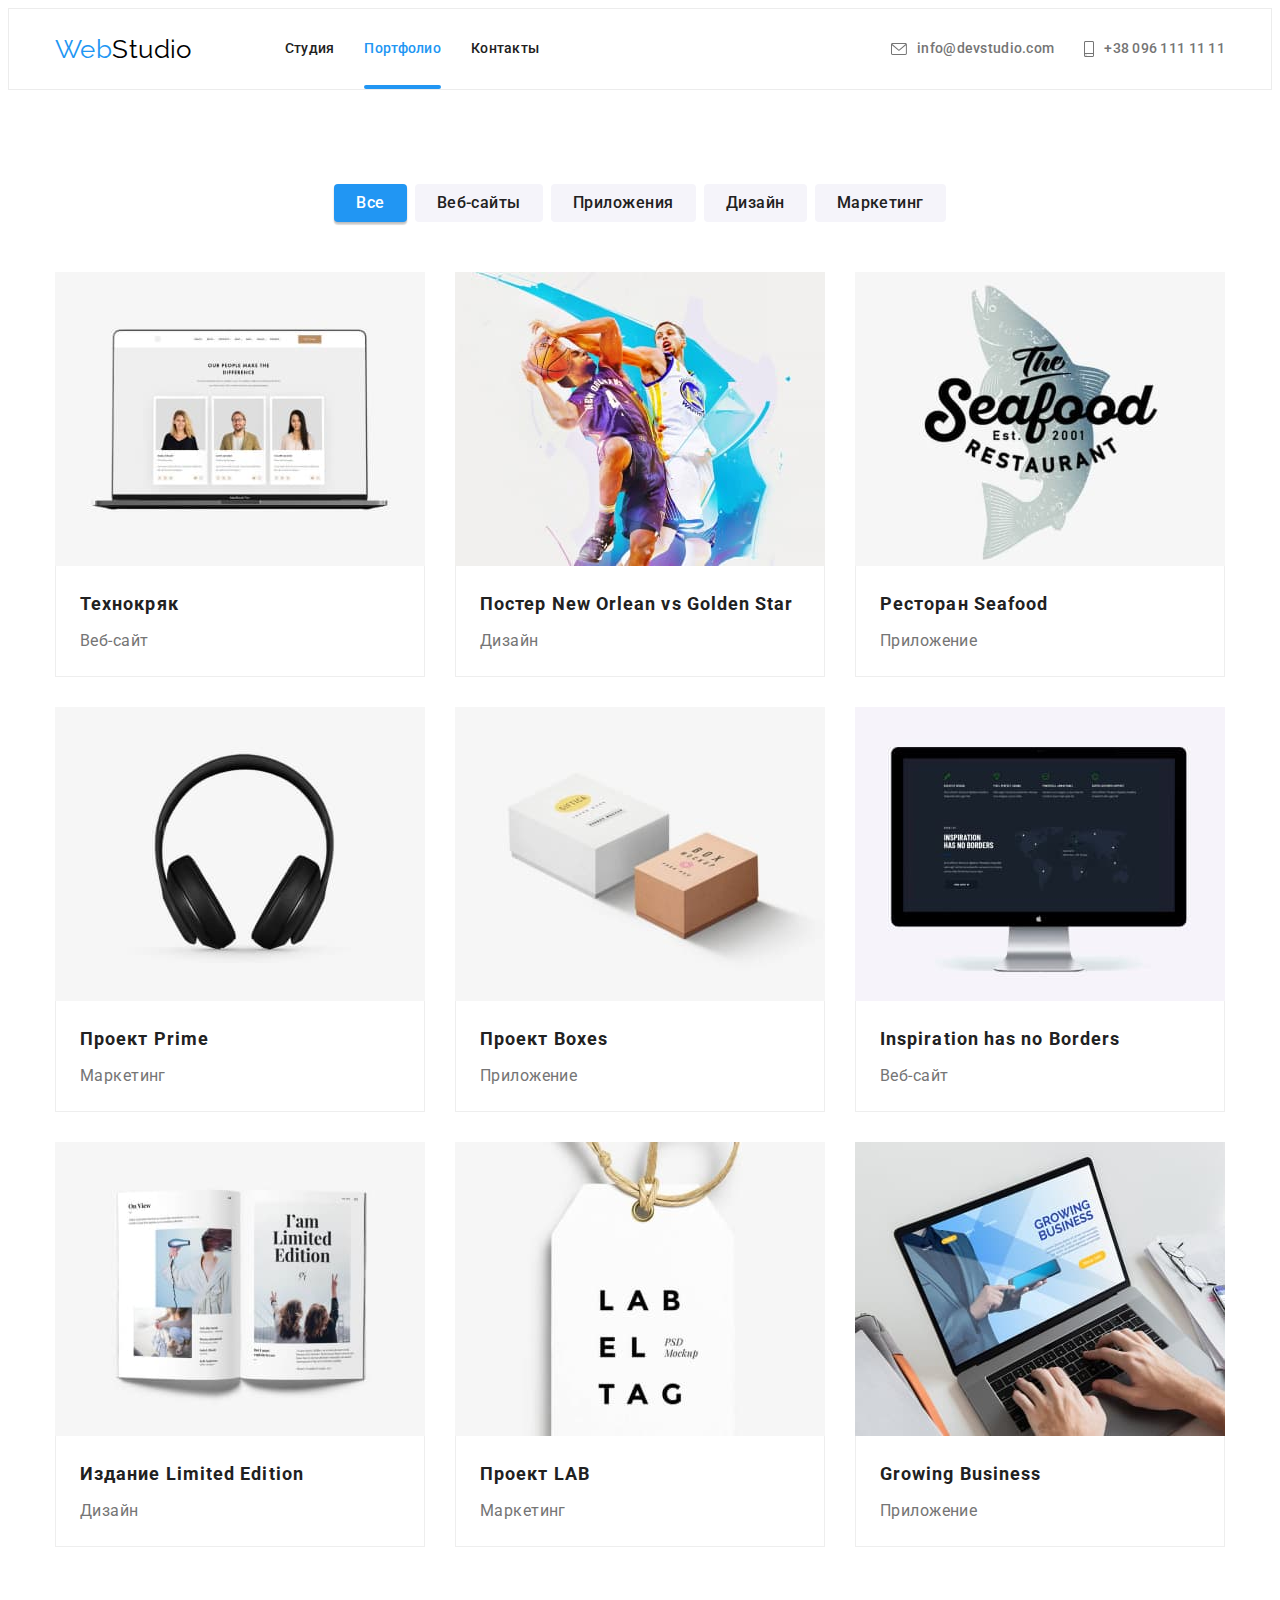
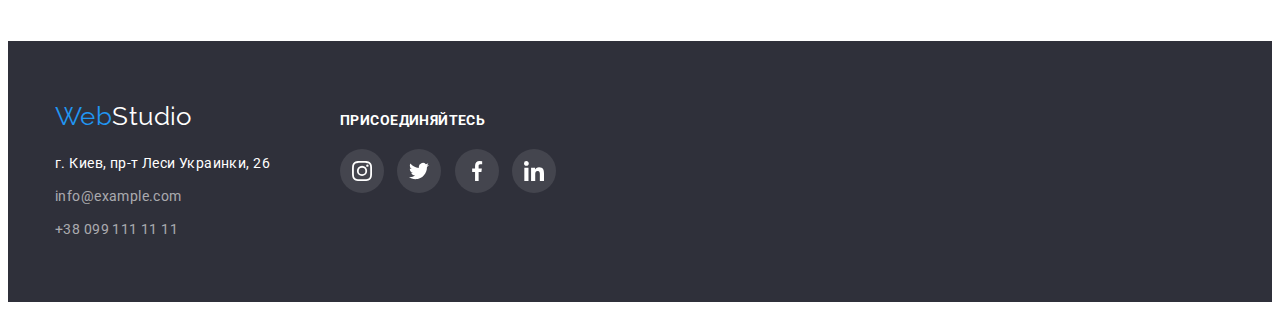
==== portfolio.html @ 988f4e5c "Initial commit" ====
<!DOCTYPE html>
<html lang="ru">
  <head>
    <meta charset="UTF-8" />
    <meta http-equiv="X-UA-Compatible" content="IE=edge" />
    <meta name="viewport" content="width=device-width, initial-scale=1.0" />
    <title>Document</title>
    <link rel="preconnect" href="https://fonts.googleapis.com" />
    <link rel="preconnect" href="https://fonts.gstatic.com" crossorigin />
    <link
      href="https://fonts.googleapis.com/css2?family=Raleway:wght@700&family=Roboto:wght@400;500;700;900&display=swap"
      rel="stylesheet"
    />
    <link
      rel="stylesheet"
      href="https://cdnjs.cloudflare.com/ajax/libs/modern-normalize/1.1.0/modern-normalize.min.css"
      integrity="sha512-wpPYUAdjBVSE4KJnH1VR1HeZfpl1ub8YT/NKx4PuQ5NmX2tKuGu6U/JRp5y+Y8XG2tV+wKQpNHVUX03MfMFn9Q=="
      crossorigin="anonymous"
      referrerpolicy="no-referrer"
    />
    <link rel="stylesheet" href="./css/styles.css" />
  </head>
  <body class="page">
    <!-- Header -->
    <header class="header">
      <div class="container main-nav">
        <nav class="site-nav main-nav">
          <a href="./index.html" class="logo">Web<span class="logo-studio">Studio</span></a>
          <ul class="list main-nav">
            <li class="item"><a href="./index.html" class="link">Студия</a></li>
            <li class="item current-position">
              <a href="./portfolio.html" class="link current">Портфолио</a>
            </li>
            <li class="item"><a href="#" class="link">Контакты</a></li>
          </ul>
        </nav>
        <ul class="list main-nav-contacts">
          <li class="item">
            <a href="mailto:info@devstudio.com" class="contacts">
              <svg class="icon-envelope" width="16" height="12">
                <use href="./images/icons.svg#icon-envelope"></use>
              </svg>
              info@devstudio.com
            </a>
          </li>
          <li class="item">
            <a href="tel:+380961111111" class="contacts">
              <svg class="icon-phone" width="10" height="16">
                <use href="./images/icons.svg#icon-smartphone"></use>
              </svg>
              +38 096 111 11 11</a
            >
          </li>
        </ul>
      </div>
    </header>

    <!-- Main -->
    <main>
      <section class="section">
        <div class="container">
          <h1 class="visually-hidden">Портфолио наших работ</h1>
          <ul class="list portfolio-nav">
            <li class="item">
              <button type="button" class="portfolio-buttons active-button">Все</button>
            </li>
            <li class="item"><button type="button" class="portfolio-buttons">Веб-сайты</button></li>
            <li class="item">
              <button type="button" class="portfolio-buttons">Приложения</button>
            </li>
            <li class="item"><button type="button" class="portfolio-buttons">Дизайн</button></li>
            <li class="item"><button type="button" class="portfolio-buttons">Маркетинг</button></li>
          </ul>
          <ul class="list portfolio-list">
            <li class="item">
              <a href="#" class="link">
                <div class="portfolio-item-thumb">
                  <img
                    src="./images/portfolio/technocrack-website.jpg"
                    alt="Веб-сайт Технокряк на ноутбуке"
                    width="370"
                    height="294"
                  />
                  <div class="portfolio-item-overlay">
                    <p class="portfolio-item-descr">
                      Ресурс предлагает комплексные предложения с разным уровнем функционала и
                      сервисов. Все это позволит посетителю получить исчерпывающие сведения о
                      компании или частном лице.
                    </p>
                  </div>
                </div>
                <div class="portfolio-border">
                  <h3 class="title">Технокряк</h3>
                  <p class="text">Веб-сайт</p>
                </div>
              </a>
            </li>
            <li class="item">
              <a href="#" class="link">
                <div class="portfolio-item-thumb">
                  <img
                    src="./images/portfolio/poster-new-orleans-vs-golden-star-design.jpg"
                    alt="Постер играют два баскетболиста"
                    width="370"
                    height="294"
                  />
                  <div class="portfolio-item-overlay">
                    <p class="portfolio-item-descr">
                      Ресурс предлагает комплексные предложения с разным уровнем функционала и
                      сервисов. Все это позволит посетителю получить исчерпывающие сведения о
                      компании или частном лице.
                    </p>
                  </div>
                </div>
                <div class="portfolio-border">
                  <h3 class="title">Постер New Orlean vs Golden Star</h3>
                  <p class="text">Дизайн</p>
                </div>
              </a>
            </li>
            <li class="item">
              <a href="#" class="link">
                <div class="portfolio-item-thumb">
                  <img
                    src="./images/portfolio/restaurant-seafood-app.jpg"
                    alt="Логотип ресторана Seafood с большой рыбой"
                    width="370"
                    height="294"
                  />
                  <div class="portfolio-item-overlay">
                    <p class="portfolio-item-descr">
                      Ресурс предлагает комплексные предложения с разным уровнем функционала и
                      сервисов. Все это позволит посетителю получить исчерпывающие сведения о
                      компании или частном лице.
                    </p>
                  </div>
                </div>
                <div class="portfolio-border">
                  <h3 class="title">Ресторан Seafood</h3>
                  <p class="text">Приложение</p>
                </div>
              </a>
            </li>
            <li class="item">
              <a href="#" class="link">
                <div class="portfolio-item-thumb">
                  <img
                    src="./images/portfolio/project-prime-marketing.jpg"
                    alt="Большие наушники"
                    width="370"
                    height="294"
                  />
                  <div class="portfolio-item-overlay">
                    <p class="portfolio-item-descr">
                      Ресурс предлагает комплексные предложения с разным уровнем функционала и
                      сервисов. Все это позволит посетителю получить исчерпывающие сведения о
                      компании или частном лице.
                    </p>
                  </div>
                </div>
                <div class="portfolio-border">
                  <h3 class="title">Проект Prime</h3>
                  <p class="text">Маркетинг</p>
                </div>
              </a>
            </li>
            <li class="item">
              <a href="#" class="link">
                <div class="portfolio-item-thumb">
                  <img
                    src="./images/portfolio/project-boxes-app.jpg"
                    alt="Две коробки"
                    width="370"
                    height="294"
                  />
                  <div class="portfolio-item-overlay">
                    <p class="portfolio-item-descr">
                      Ресурс предлагает комплексные предложения с разным уровнем функционала и
                      сервисов. Все это позволит посетителю получить исчерпывающие сведения о
                      компании или частном лице.
                    </p>
                  </div>
                </div>
                <div class="portfolio-border">
                  <h3 class="title">Проект Boxes</h3>
                  <p class="text">Приложение</p>
                </div>
              </a>
            </li>
            <li class="item">
              <a href="#" class="link">
                <div class="portfolio-item-thumb">
                  <img
                    src="./images/portfolio/inspiration-has-no-borders-website.jpg"
                    alt="Веб-сайт Inspiration has no Borders на мониторе"
                    width="370"
                    height="294"
                  />
                  <div class="portfolio-item-overlay">
                    <p class="portfolio-item-descr">
                      Ресурс предлагает комплексные предложения с разным уровнем функционала и
                      сервисов. Все это позволит посетителю получить исчерпывающие сведения о
                      компании или частном лице.
                    </p>
                  </div>
                </div>
                <div class="portfolio-border">
                  <h3 class="title">Inspiration has no Borders</h3>
                  <p class="text">Веб-сайт</p>
                </div>
              </a>
            </li>
            <li class="item">
              <a href="#" class="link">
                <div class="portfolio-item-thumb">
                  <img
                    src="./images/portfolio/limited-edition-design.jpg"
                    alt="Открытая книга издания Limited Edition"
                    width="370"
                    height="294"
                  />
                  <div class="portfolio-item-overlay">
                    <p class="portfolio-item-descr">
                      Ресурс предлагает комплексные предложения с разным уровнем функционала и
                      сервисов. Все это позволит посетителю получить исчерпывающие сведения о
                      компании или частном лице.
                    </p>
                  </div>
                </div>
                <div class="portfolio-border">
                  <h3 class="title">Издание Limited Edition</h3>
                  <p class="text">Дизайн</p>
                </div>
              </a>
            </li>
            <li class="item">
              <a href="#" class="link">
                <div class="portfolio-item-thumb">
                  <img
                    src="./images/portfolio/project-lab-marketing.jpg"
                    alt="Логотип проект LAB бирка"
                    width="370"
                    height="294"
                  />
                  <div class="portfolio-item-overlay">
                    <p class="portfolio-item-descr">
                      Ресурс предлагает комплексные предложения с разным уровнем функционала и
                      сервисов. Все это позволит посетителю получить исчерпывающие сведения о
                      компании или частном лице.
                    </p>
                  </div>
                </div>
                <div class="portfolio-border">
                  <h3 class="title">Проект LAB</h3>
                  <p class="text">Маркетинг</p>
                </div>
              </a>
            </li>
            <li class="item">
              <a href="#" class="link">
                <div class="portfolio-item-thumb">
                  <img
                    src="./images/portfolio/growing-business-app.jpg"
                    alt="Приложение Growing Business на ноутбуке"
                    width="370"
                    height="294"
                  />
                  <div class="portfolio-item-overlay">
                    <p class="portfolio-item-descr">
                      Ресурс предлагает комплексные предложения с разным уровнем функционала и
                      сервисов. Все это позволит посетителю получить исчерпывающие сведения о
                      компании или частном лице.
                    </p>
                  </div>
                </div>
                <div class="portfolio-border">
                  <h3 class="title">Growing Business</h3>
                  <p class="text">Приложение</p>
                </div>
              </a>
            </li>
          </ul>
        </div>
      </section>
    </main>

    <!-- Footer -->
    <footer class="footer">
      <div class="container">
        <div class="footer-address">
          <a href="./index.html" class="logo">Web<span class="logo-studio">Studio</span></a>
          <address class="address">
            <ul class="list">
              <li class="item">
                <a
                  href="https://goo.gl/maps/piqngm7oDQpEDh6u6"
                  target="_blank"
                  rel="noopener nofollow noreferrer"
                  class="office"
                  >г. Киев, пр-т Леси Украинки, 26</a
                >
              </li>
              <li class="item">
                <a href="mailto:info@example.com" class="contacts">info@example.com</a>
              </li>
              <li class="item">
                <a href="tel:+380991111111" class="contacts">+38 099 111 11 11</a>
              </li>
            </ul>
          </address>
        </div>
        <div class="footer-social">
          <h3 class="title">присоединяйтесь</h3>
          <ul class="list social-network-list">
            <li class="social-network">
              <a href="#" class="social-network-link social-footer-link" aria-label="Instagram"
                ><svg class="icon-network">
                  <use href="./images/icons.svg#icon-instagram"></use></svg
              ></a>
            </li>
            <li class="social-network">
              <a href="#" class="social-network-link social-footer-link" aria-label="Twitter"
                ><svg class="icon-network">
                  <use href="./images/icons.svg#icon-twitter"></use></svg
              ></a>
            </li>
            <li class="social-network">
              <a href="#" class="social-network-link social-footer-link" aria-label="Facebook"
                ><svg class="icon-network">
                  <use href="./images/icons.svg#icon-facebook"></use></svg
              ></a>
            </li>
            <li class="social-network">
              <a href="#" class="social-network-link social-footer-link" aria-label="LinkedIn"
                ><svg class="icon-network">
                  <use href="./images/icons.svg#icon-linkedin"></use></svg
              ></a>
            </li>
          </ul>
        </div>
      </div>
    </footer>
  </body>
</html>
---- css/styles.css ----
/* Основной цвет бекграунда - #e5e5e5; */
/* Дополнительный цвет бекграунда - #f5f4fa; */
/* Цвет бекграунда героя, футера - #2f303a; */

/* Дополнительный цвет бг, текста - #ffffff; */
/* Цвет основного текста - #757575; */
/* Цвет текста тайтлов - #212121; */
/* Акцент цвет текста - #2196f3; */
/* Цвет текста в футере № тел., e-mail - rgba(255, 255, 255, 0.6); */
/* Лого студио текст цвет - #000000; */
/* Цвет ховера кнопки - #188ce8; */
/* Цвет border карточек портфолио -#eeeeee; */
/* Цвет border хедера - #ececec; */
/* Цвет бекграунда героя - #c4c4c4; */
/* Цвет иконок соцсетей - #afb1b8; */
/* Цвет бекграунда иконок соцсетей футера - rgba(255, 255, 255, 0.1); */
/* Цвет бекграунда thumb working process - rgba(47, 48, 58, 0.8); */

/* Обводка - outline: 2px solid tomato; */

:root {
  --primary-white-color: #ffffff;
  --section-bg-color: #e5e5e5;
  --secondary-bg-color: #f5f4fa;
  --hero-footer-bg-color: #2f303a;
  --primary-text-color: #757575;
  --title-text-color: #212121;
  --accent-color: #2196f3;
  --footer-text-color: rgba(255, 255, 255, 0.6);
  --logo-studio-text-color: #000000;
  --button-hover-color: #188ce8;
  --border-header-color: #ececec;
  --border-portfolio-card: #eeeeee;
  --hero-bg-color: rgba(47, 48, 58, 0.4);
  --social-networks-logo-color: #afb1b8;
  --social-logo-footer-bg-color: rgba(255, 255, 255, 0.1);
  --bg-color-thumb-working-process: rgba(47, 48, 58, 0.8);
  --backdrop-bg-color: rgba(0, 0, 0, 0.2);
  --animate-time-function: 250ms cubic-bezier(0.4, 0, 0.2, 1);
}

/* Reset */
html {
  box-sizing: border-box;
}

*,
*::after,
*::before {
  box-sizing: inherit;
}

/* Стили для обнуления верхних отступов у элементов */
h1,
h2,
h3,
h4,
h5,
h6,
p {
  margin-top: 0;
}

/* Класс для обнуления базовых свойств у списков (ul) */
.list {
  padding-left: 0;
  margin: 0;
  list-style: none;
}

/* Класс для обнуления базовых свойств у ссылок */
.link {
  text-decoration: none;
  color: inherit;
}

/* Свойства для корректного отображения картинок */
img {
  display: block;
  max-width: 100%;
  height: auto;
}

/* Свойства для обнуления курсива у address */
address {
  font-style: normal;
}

/* Base */
.page {
  background-color: var(--primary-white-color);
  color: var(--primary-text-color);
  font-family: 'Roboto', sans-serif;
  font-size: 14px;
  line-height: 1.71;
  letter-spacing: 0.03em;
}

.section {
  padding-top: 94px;
  padding-bottom: 94px;
}

.container {
  margin-left: auto;
  margin-right: auto;
  padding-left: 15px;
  padding-right: 15px;
  width: 1200px;
}

.section-title {
  margin-bottom: 50px;
  color: var(--title-text-color);
  font-size: 36px;
  line-height: 1.17;
  text-align: center;
}

.title {
  margin-bottom: 10px;
  color: var(--title-text-color);
}

.visually-hidden {
  position: absolute;
  width: 1px;
  height: 1px;
  margin: -1px;
  border: 0;
  padding: 0;

  white-space: nowrap;
  clip-path: inset(100%);
  clip: rect(0 0 0 0);
  overflow: hidden;
}

.logo {
  color: var(--accent-color);
  font-family: 'Raleway', sans-serif;
  font-size: 26px;
  line-height: 1.19;
  text-decoration: none;
}

/* Header */
.header {
  border: 1px solid var(--border-header-color);
}

.header .logo {
  margin-right: 93px;
}

.header .logo-studio {
  color: var(--logo-studio-text-color);
}

.header .contacts {
  padding: 32px 0;
  color: var(--primary-text-color);
  font-weight: 500;
  line-height: 1.14;
  text-decoration: none;
  letter-spacing: 0.02em;
  transition: color var(--animate-time-function);
}

.icon-envelope,
.icon-phone {
  margin-right: 10px;
  fill: currentColor;
}

/* Footer */
.footer {
  padding: 60px 0;
  background-color: var(--hero-footer-bg-color);
}

.footer .container {
  display: flex;
  align-items: baseline;
}

.footer-address {
  margin-right: 70px;
}

.footer .logo {
  display: inline-block;
  margin-bottom: 20px;
}

.footer .logo-studio,
.footer .office {
  color: var(--primary-white-color);
}

.address .item:not(:last-child) {
  margin-bottom: 9px;
}

.office {
  text-decoration: none;
}

.footer .contacts {
  color: var(--footer-text-color);
  text-decoration: none;
  transition: color var(--animate-time-function);
}

.footer-social .title {
  margin-bottom: 20px;
  color: var(--primary-white-color);
  font-size: 14px;
  line-height: 1.14;
  text-transform: uppercase;
}

.social-network-link.social-footer-link {
  background-color: var(--social-logo-footer-bg-color);
  fill: var(--primary-white-color);
}

/* Site-nav */
.main-nav,
.main-nav-contacts,
.main-nav-contacts .contacts {
  display: flex;
  align-items: center;
}

.site-nav {
  margin-right: auto;
}

.main-nav .item:not(:last-child) {
  margin-right: 30px;
}

.site-nav .link {
  display: block;
  padding: 32px 0;
  color: var(--title-text-color);
  font-weight: 500;
  line-height: 1.14;
  letter-spacing: 0.02em;
  transition: color var(--animate-time-function);
}

.site-nav .link:hover,
.site-nav .link:focus,
.contacts:hover,
.contacts:focus,
.site-nav .link.current {
  color: var(--accent-color);
}

.current-position {
  position: relative;
}

.current::after {
  position: absolute;
  content: '';
  bottom: 0;
  left: 0;
  width: 100%;
  background-color: var(--accent-color);
  border: solid 2px var(--accent-color);
  border-radius: 2px;
}

/* Hero section */
.hero {
  padding: 200px 0;
  background-color: var(--hero-footer-bg-color);
  text-align: center;
}

.overlay {
  min-height: 600px;
  max-width: 1600px;
  margin-left: auto;
  margin-right: auto;
  background-image: linear-gradient(to bottom, rgba(47, 48, 58, 0.4), rgba(47, 48, 58, 0.4)),
    url('../images/hero-bg-image.jpg');
  background-repeat: no-repeat;
  background-size: cover;
  background-position: center;
}

.hero-title {
  width: 696px;
  margin: 0 auto 30px;
  color: var(--primary-white-color);
  font-weight: 900;
  font-size: 44px;
  line-height: 1.36;
  text-transform: uppercase;
  letter-spacing: 0.06em;
}

.button {
  min-width: 200px;
  padding: 10px 32px;
  color: var(--primary-white-color);
  font-family: inherit;
  font-weight: 700;
  font-size: 16px;
  line-height: 1.88;
  text-align: center;
  letter-spacing: 0.06em;
  background-color: var(--accent-color);
  border: 0;
  border-radius: 4px;
  box-shadow: 0px 4px 4px rgba(0, 0, 0, 0.15);
  cursor: pointer;
  transition: background-color var(--animate-time-function);
}

.button:hover,
.button:focus {
  background-color: var(--button-hover-color);
}

/* Benefits section*/
.benefits {
  display: flex;
}

.benefits .title {
  font-size: 14px;
  line-height: 1.14;
  text-transform: uppercase;
}

.benefits p {
  margin: 0;
}

.benefits .item {
  width: 270px;
}

.benefits .item:not(:last-child) {
  margin-right: 30px;
}

.thumb {
  display: flex;
  align-items: center;
  justify-content: center;
  margin-bottom: 30px;
  height: 120px;
  background-color: var(--secondary-bg-color);
  border-radius: 4px;
}

/* Working process section*/
.working-section {
  padding-top: 0;
  padding-bottom: 94px;
}

.workflow {
  display: flex;
}

.workflow .item:not(:last-child) {
  margin-right: 30px;
}

.workflow-position {
  position: relative;
}

.working-process-thumb {
  position: absolute;
  bottom: 0;
  width: 100%;
  margin-bottom: 0;
  padding: 27px 0;
  line-height: 1.14;
  text-align: center;
  text-transform: uppercase;
  color: var(--primary-white-color);
  background-color: var(--bg-color-thumb-working-process);
}

/* Team section */
.team-section {
  background-color: var(--secondary-bg-color);
}

.team-list {
  display: flex;
}

.employee {
  background-color: var(--primary-white-color);
  border-radius: 0px 0px 4px 4px;
  box-shadow: 0px 1px 3px rgba(0, 0, 0, 0.12), 0px 1px 1px rgba(0, 0, 0, 0.14),
    0px 2px 1px rgba(0, 0, 0, 0.2);
}

.employee:not(:last-child) {
  margin-right: 30px;
}

.employee-component {
  padding: 30px 0;
}

.team-list .title {
  font-weight: 500;
}

.team-list .title,
.team-list .profession {
  font-size: 16px;
  line-height: 1.19;
  text-align: center;
}

.profession {
  margin: 0 0 16px;
}

/* Social networks */

.social-network-list {
  text-align: center;
}

.social-network {
  display: inline-flex;
}

.social-network:not(:last-child) {
  margin-right: 10px;
}

.social-network-link {
  display: inline-flex;
  justify-content: center;
  align-items: center;
  width: 44px;
  height: 44px;
  border-radius: 50%;
  fill: var(--social-networks-logo-color);
  transition: background-color var(--animate-time-function), fill var(--animate-time-function);
}

.icon-network {
  width: 20px;
  height: 20px;
}

.social-network-link:hover,
.social-network-link:focus {
  fill: var(--primary-white-color);
  background-color: var(--accent-color);
}

/* Our clients section */
.list-clients {
  display: flex;
}

.list-clients .item:not(:last-child) {
  margin-right: 30px;
}

.icon-client {
  display: inline-flex;
  align-items: center;
  justify-content: center;
  width: 170px;
  height: 92px;
  border: 1px solid var(--social-networks-logo-color);
  border-radius: 4px;
  fill: var(--social-networks-logo-color);
  transition: fill var(--animate-time-function), border var(--animate-time-function);
}

.icon-client:hover,
.icon-client:focus {
  fill: var(--accent-color);
  border: 1px solid var(--accent-color);
}

/* Portfolio page*/
.portfolio-nav {
  justify-content: center;
  margin-bottom: 50px;
}

.portfolio-buttons {
  padding: 6px 22px;
  color: var(--title-text-color);
  font-family: inherit;
  font-weight: 500;
  font-size: 16px;
  line-height: 1.63;
  letter-spacing: 0.03em;
  text-align: center;
  background-color: var(--secondary-bg-color);
  border: 0;
  border-radius: 4px;
  cursor: pointer;
  transition: background-color var(--animate-time-function), box-shadow var(--animate-time-function),
    color var(--animate-time-function);
}

.portfolio-buttons:hover,
.portfolio-buttons:focus,
.active-button {
  color: var(--primary-white-color);
  background-color: var(--accent-color);
  box-shadow: 0px 3px 1px rgba(0, 0, 0, 0.1), 0px 1px 2px rgba(0, 0, 0, 0.08),
    0px 2px 2px rgba(0, 0, 0, 0.12);
}

.portfolio-nav,
.portfolio-list {
  display: flex;
  flex-wrap: wrap;
}

.portfolio-nav > .item:not(:last-child) {
  margin-right: 8px;
}

.portfolio-list > .item:nth-child(3n) {
  margin-right: 0;
}

.portfolio-list > .item:nth-last-child(-n + 3) {
  margin-bottom: 0;
}

.portfolio-list > .item {
  margin-right: 30px;
  margin-bottom: 30px;
}

.portfolio-list .link {
  display: block;
  transition: box-shadow var(--animate-time-function);
}

.portfolio-border {
  padding: 20px 24px;
  border-right: 1px solid var(--border-portfolio-card);
  border-bottom: 1px solid var(--border-portfolio-card);
  border-left: 1px solid var(--border-portfolio-card);
}

.portfolio-list .title {
  margin: 0 0 4px;
  font-size: 18px;
  line-height: 2;
  letter-spacing: 0.06em;
}

.portfolio-list .text {
  margin: 0;
  color: var(--primary-text-color);
  font-size: 16px;
  line-height: 1.87;
}

.portfolio-item-thumb {
  position: relative;
  width: 370px;
  height: 294px;
  overflow: hidden;
}

.portfolio-item-overlay {
  position: absolute;
  bottom: 0;
  transform: translateY(100%);
  width: 100%;
  height: 100%;
  background-color: rgba(33, 150, 243, 0.9);
  transition: transform var(--animate-time-function);
}

.portfolio-item-descr {
  position: absolute;
  top: 50%;
  left: 50%;
  transform: translate(-50%, -50%);
  width: 100%;
  padding: 0 24px;
  margin-bottom: 0;
  font-size: 18px;
  line-height: 1.56;
  color: var(--primary-white-color);
}

.portfolio-list .link:hover,
.portfolio-list .link:focus {
  box-shadow: 0px 1px 1px rgba(0, 0, 0, 0.12), 0px 4px 4px rgba(0, 0, 0, 0.06),
    1px 4px 6px rgba(0, 0, 0, 0.16);
}

.portfolio-list .link:hover .portfolio-item-overlay,
.portfolio-list .link:focus .portfolio-item-overlay {
  transform: translateY(0);
}

/* Backdrop */
.backdrop {
  position: fixed;
  top: 0;
  left: 0;
  width: 100%;
  height: 100%;
  background-color: var(--backdrop-bg-color);
  opacity: 1;
  transition: opacity var(--animate-time-function);
}

.backdrop.is-hidden {
  opacity: 0;
  pointer-events: none;
}

/* Modal */
.modal {
  position: absolute;
  top: 50%;
  left: 50%;
  transform: translate(-50%, -50%) scale(1);
  padding: 8px;
  min-width: 528px;
  min-height: 581px;
  background-color: var(--primary-white-color);
  border-radius: 4px;
  box-shadow: 0px 1px 3px rgba(0, 0, 0, 0.12), 0px 1px 1px rgba(0, 0, 0, 0.14),
    0px 2px 1px rgba(0, 0, 0, 0.2);
  transition: transform var(--animate-time-function);
}

.backdrop.is-hidden .modal {
  transform: translate(-50%, -50%) scale(1.3);
}

.modal-close-button {
  display: flex;
  justify-content: center;
  align-items: center;
  margin-left: auto;
  width: 30px;
  height: 30px;
  padding: 0;
  background-color: var(--primary-white-color);
  border-radius: 50%;
  border: 1px solid rgba(0, 0, 0, 0.1);
}
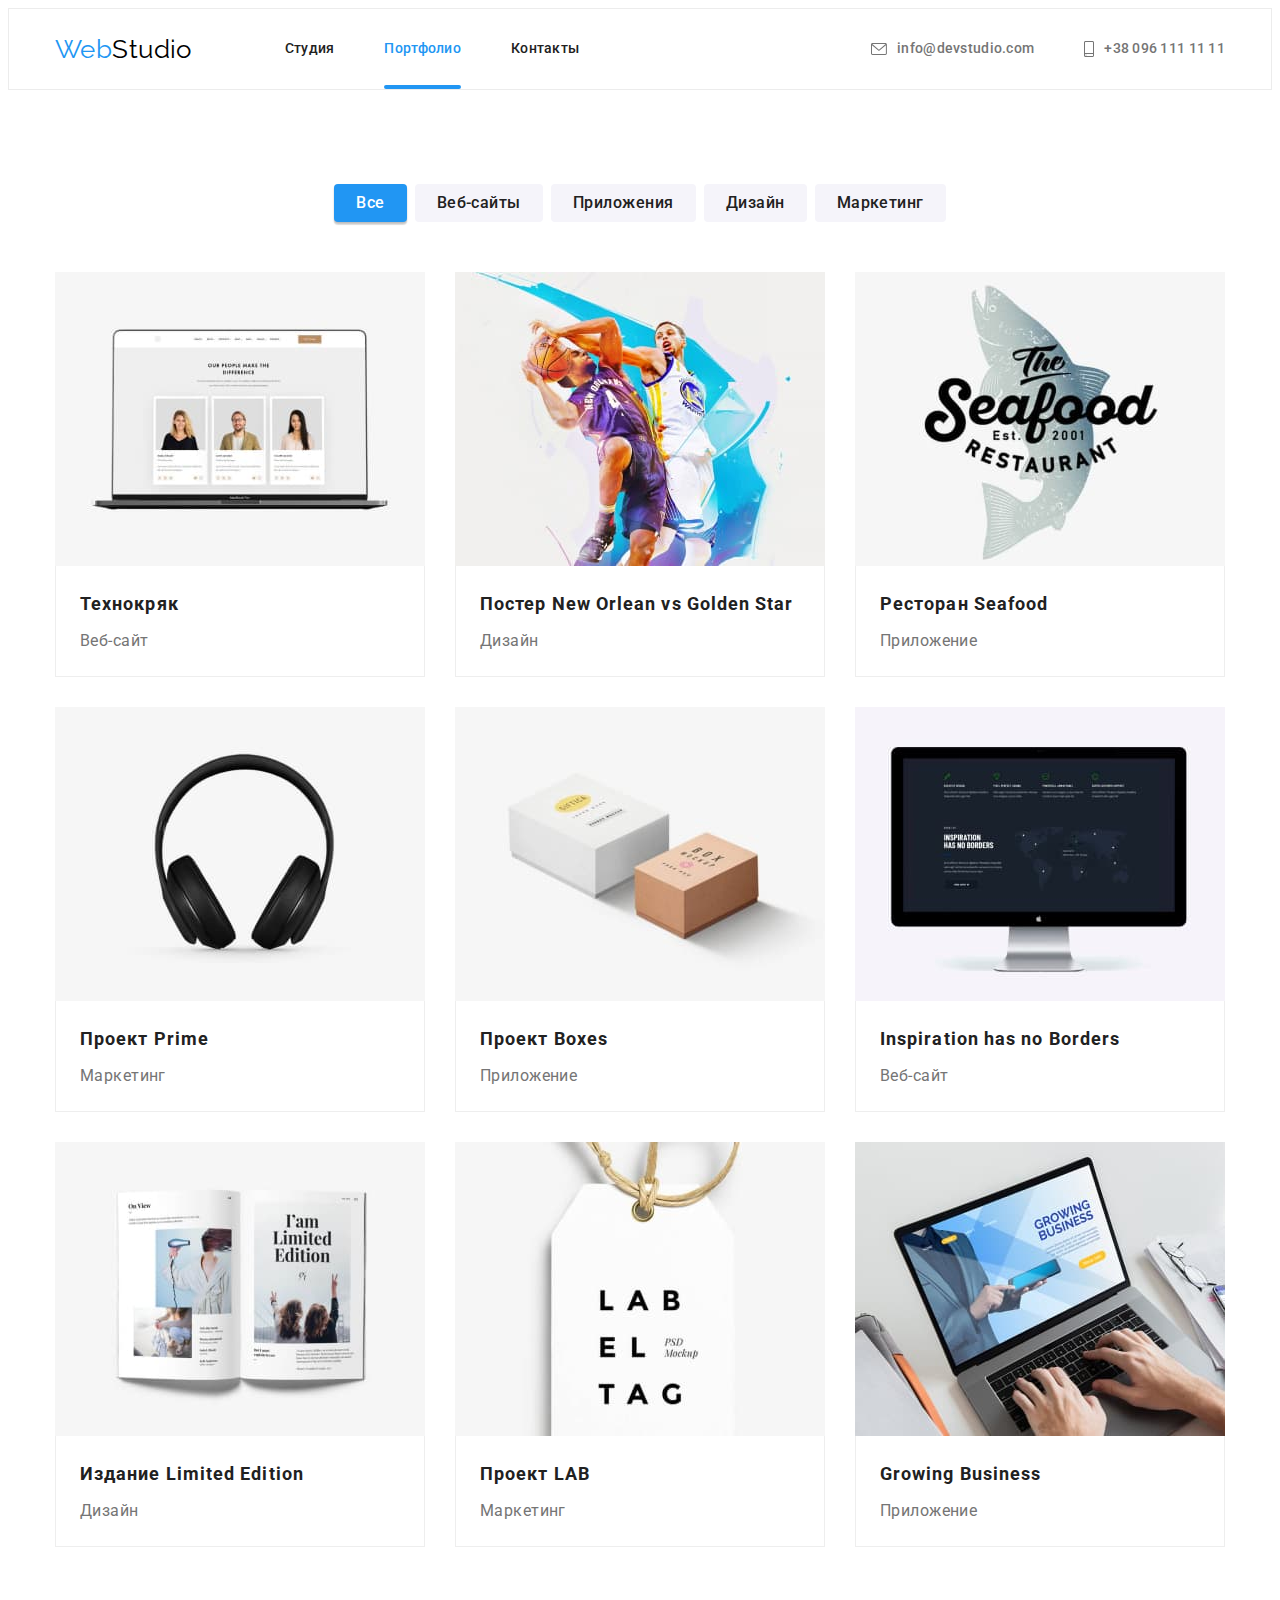
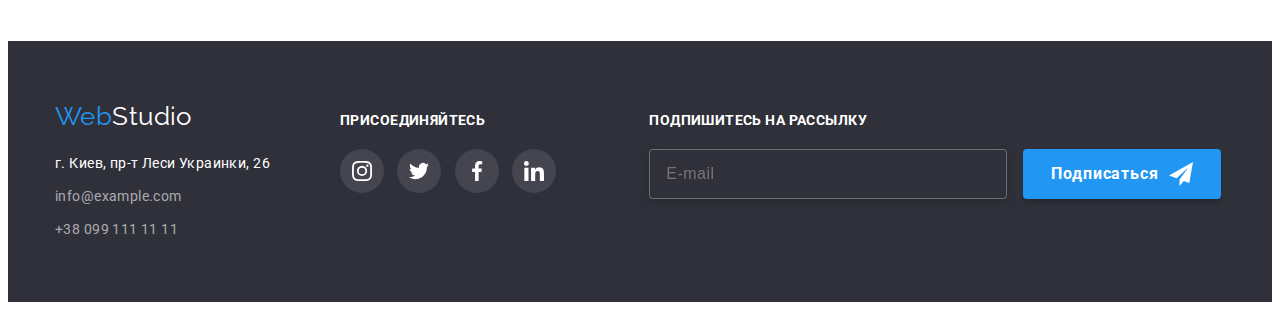
==== commit f00441b5: "add portfolio footer form, style to modal form" ====
--- a/portfolio.html
+++ b/portfolio.html
@@ -310,7 +310,7 @@
           </address>
         </div>
         <div class="footer-social">
-          <h3 class="title">присоединяйтесь</h3>
+          <b class="footer-social-title">присоединяйтесь</b>
           <ul class="list social-network-list">
             <li class="social-network">
               <a href="#" class="social-network-link social-footer-link" aria-label="Instagram"
@@ -338,7 +338,30 @@
             </li>
           </ul>
         </div>
+
+        <form class="js-speaker-form">
+          <b class="footer-social-title">Подпишитесь на рассылку</b>
+          <input class="subscribe-input" type="email" name="mail" placeholder="E-mail" />
+          <button class="button subscribe-button" type="submit">
+            <span class="subscribe-button-text">Подписаться</span>
+            <svg class="subscribe-button-icon">
+              <use href="./images/icons.svg#icon-send"></use>
+            </svg>
+          </button>
+        </form>
       </div>
     </footer>
+
+    <script>
+      (() => {
+        document.querySelector('.js-speaker-form').addEventListener('submit', e => {
+          e.preventDefault();
+          new FormData(e.currentTarget).forEach((value, name) =>
+            console.log(`${name}:
+    ${value}`)
+          );
+        });
+      })();
+    </script>
   </body>
 </html>
--- a/css/styles.css
+++ b/css/styles.css
@@ -86,6 +86,12 @@
   font-style: normal;
 }
 
+/* Свойства для запрета изменения размера поля ввода текса в форме */
+
+textarea {
+  resize: none;
+}
+
 /* Base */
 .page {
   background-color: var(--primary-white-color);
@@ -188,6 +194,10 @@
   margin-right: 70px;
 }
 
+.footer-social {
+  margin-right: 93px;
+}
+
 .footer .logo {
   display: inline-block;
   margin-bottom: 20px;
@@ -212,10 +222,10 @@
   transition: color var(--animate-time-function);
 }
 
-.footer-social .title {
+.footer-social-title {
+  display: block;
   margin-bottom: 20px;
   color: var(--primary-white-color);
-  font-size: 14px;
   line-height: 1.14;
   text-transform: uppercase;
 }
@@ -223,6 +233,43 @@
 .social-network-link.social-footer-link {
   background-color: var(--social-logo-footer-bg-color);
   fill: var(--primary-white-color);
+}
+
+/* Footer submit form */
+.subscribe-input {
+  width: 358px;
+  height: 50px;
+  margin-right: 12px;
+  padding: 15px 16px;
+  font-size: 16px;
+  line-height: 1.25;
+  letter-spacing: 0.03em;
+  color: rgba(255, 255, 255, 0.6);
+  background-color: var(--hero-footer-bg-color);
+  border: 1px solid rgba(255, 255, 255, 0.3);
+  border-radius: 4px;
+  filter: drop-shadow(0px 4px 4px rgba(0, 0, 0, 0.15));
+}
+
+.subscribe-input:focus {
+  background-color: var(--hero-footer-bg-color);
+}
+
+.button.subscribe-button {
+  display: inline-flex;
+  align-items: center;
+  justify-content: center;
+  padding: 10px 28px 10px 28px;
+  min-width: auto;
+}
+
+.subscribe-button-text {
+  margin-right: 10px;
+}
+
+.subscribe-button-icon {
+  width: 24px;
+  height: 24px;
 }
 
 /* Site-nav */
@@ -238,7 +285,7 @@
 }
 
 .main-nav .item:not(:last-child) {
-  margin-right: 30px;
+  margin-right: 50px;
 }
 
 .site-nav .link {
@@ -638,9 +685,9 @@
   top: 50%;
   left: 50%;
   transform: translate(-50%, -50%) scale(1);
-  padding: 8px;
-  min-width: 528px;
-  min-height: 581px;
+  padding: 40px 39px 40px 41px;
+  width: 528px;
+  height: 581px;
   background-color: var(--primary-white-color);
   border-radius: 4px;
   box-shadow: 0px 1px 3px rgba(0, 0, 0, 0.12), 0px 1px 1px rgba(0, 0, 0, 0.14),
@@ -653,6 +700,10 @@
 }
 
 .modal-close-button {
+  position: absolute;
+  top: 0;
+  right: 0;
+  transform: translate(-8px, 8px);
   display: flex;
   justify-content: center;
   align-items: center;
@@ -661,6 +712,160 @@
   height: 30px;
   padding: 0;
   background-color: var(--primary-white-color);
+  cursor: pointer;
   border-radius: 50%;
   border: 1px solid rgba(0, 0, 0, 0.1);
-}
+  transition: fill var(--animate-time-function);
+}
+
+.modal-close-button:hover {
+  fill: var(--accent-color);
+}
+
+/* Modal form */
+.form-title {
+  display: block;
+  margin-bottom: 30px;
+  font-size: 20px;
+  line-height: 1.15;
+  text-align: center;
+  color: var(--title-text-color);
+}
+
+.modal-form-label {
+  position: relative;
+  display: block;
+  margin-bottom: 28px;
+  cursor: pointer;
+}
+
+.modal-form-input {
+  width: 448px;
+  height: 40px;
+  padding: 12px 12px 12px 42px;
+  border: 1px solid rgba(33, 33, 33, 0.2);
+  border-radius: 4px;
+  outline: none;
+  cursor: pointer;
+  transition: border var(--animate-time-function);
+}
+
+.modal-form-label-text {
+  position: absolute;
+  z-index: 1;
+  top: 50%;
+  left: 42px;
+  transform: translateY(-50%);
+  font-size: 12px;
+  line-height: 1.17;
+  letter-spacing: 0.01em;
+  transition: transform var(--animate-time-function), color var(--animate-time-function);
+}
+
+.modal-form-label-icon {
+  position: absolute;
+  z-index: 1;
+  top: 50%;
+  left: 15px;
+  transform: translateY(-50%);
+  width: 18px;
+  height: 18px;
+  transition: fill var(--animate-time-function);
+}
+
+.modal-form-textarea {
+  display: block;
+  position: relative;
+  margin-bottom: 20px;
+  cursor: pointer;
+}
+
+.modal-form-textarea-text {
+  position: absolute;
+  top: 0;
+  left: 15px;
+  transform: translateY(-129%);
+  font-size: 12px;
+  line-height: 1.17;
+  letter-spacing: 0.01em;
+  transition: color var(--animate-time-function);
+}
+
+.modal-form-comment {
+  display: block;
+  width: 448px;
+  height: 120px;
+  padding: 12px 15px;
+  font-size: 12px;
+  line-height: 1.17;
+  letter-spacing: 0.01em;
+  border: 1px solid rgba(33, 33, 33, 0.2);
+  border-radius: 4px;
+  outline: none;
+  cursor: pointer;
+  transition: border var(--animate-time-function);
+}
+
+.modal-form-input:focus ~ .modal-form-label-text,
+.modal-form-input:hover ~ .modal-form-label-text,
+.modal-form-input:focus + .modal-form-label-icon,
+.modal-form-input:hover + .modal-form-label-icon,
+.modal-form-comment:hover + .modal-form-textarea-text,
+.modal-form-comment:focus + .modal-form-textarea-text {
+  fill: var(--accent-color);
+  color: var(--accent-color);
+}
+
+.modal-form-input:not(:placeholder-shown) ~ .modal-form-label-text {
+  transform: translate(-27px, -271%);
+  color: var(--accent-color);
+}
+
+.modal-form-input:not(:placeholder-shown) + .modal-form-label-icon {
+  fill: var(--accent-color);
+}
+
+.modal-form-comment::placeholder {
+  transition: color var(--animate-time-function), font-size var(--animate-time-function),
+    line-height var(--animate-time-function);
+}
+
+.modal-form-comment:not(:placeholder-shown) + .modal-form-textarea-text {
+  color: var(--accent-color);
+}
+
+.modal-form-comment:hover::placeholder,
+.modal-form-comment:focus::placeholder {
+  color: var(--accent-color);
+  font-size: 14px;
+  line-height: 1.15;
+}
+
+.modal-form-comment:not(:placeholder-shown) {
+  font-size: 14px;
+  line-height: 1.15;
+}
+
+.modal-form-input:not(:placeholder-shown),
+.modal-form-comment:not(:placeholder-shown),
+.modal-form-input:hover,
+.modal-form-input:focus,
+.modal-form-comment:hover,
+.modal-form-comment:focus {
+  border: 1px solid var(--accent-color);
+}
+
+.modal-form-label-policy {
+  display: block;
+  margin-bottom: 30px;
+}
+
+.link-policy {
+  color: var(--accent-color);
+}
+
+.send-form-button {
+  display: block;
+  padding: 10px 55px 10px 56px;
+  margin: 0 auto;
+}
